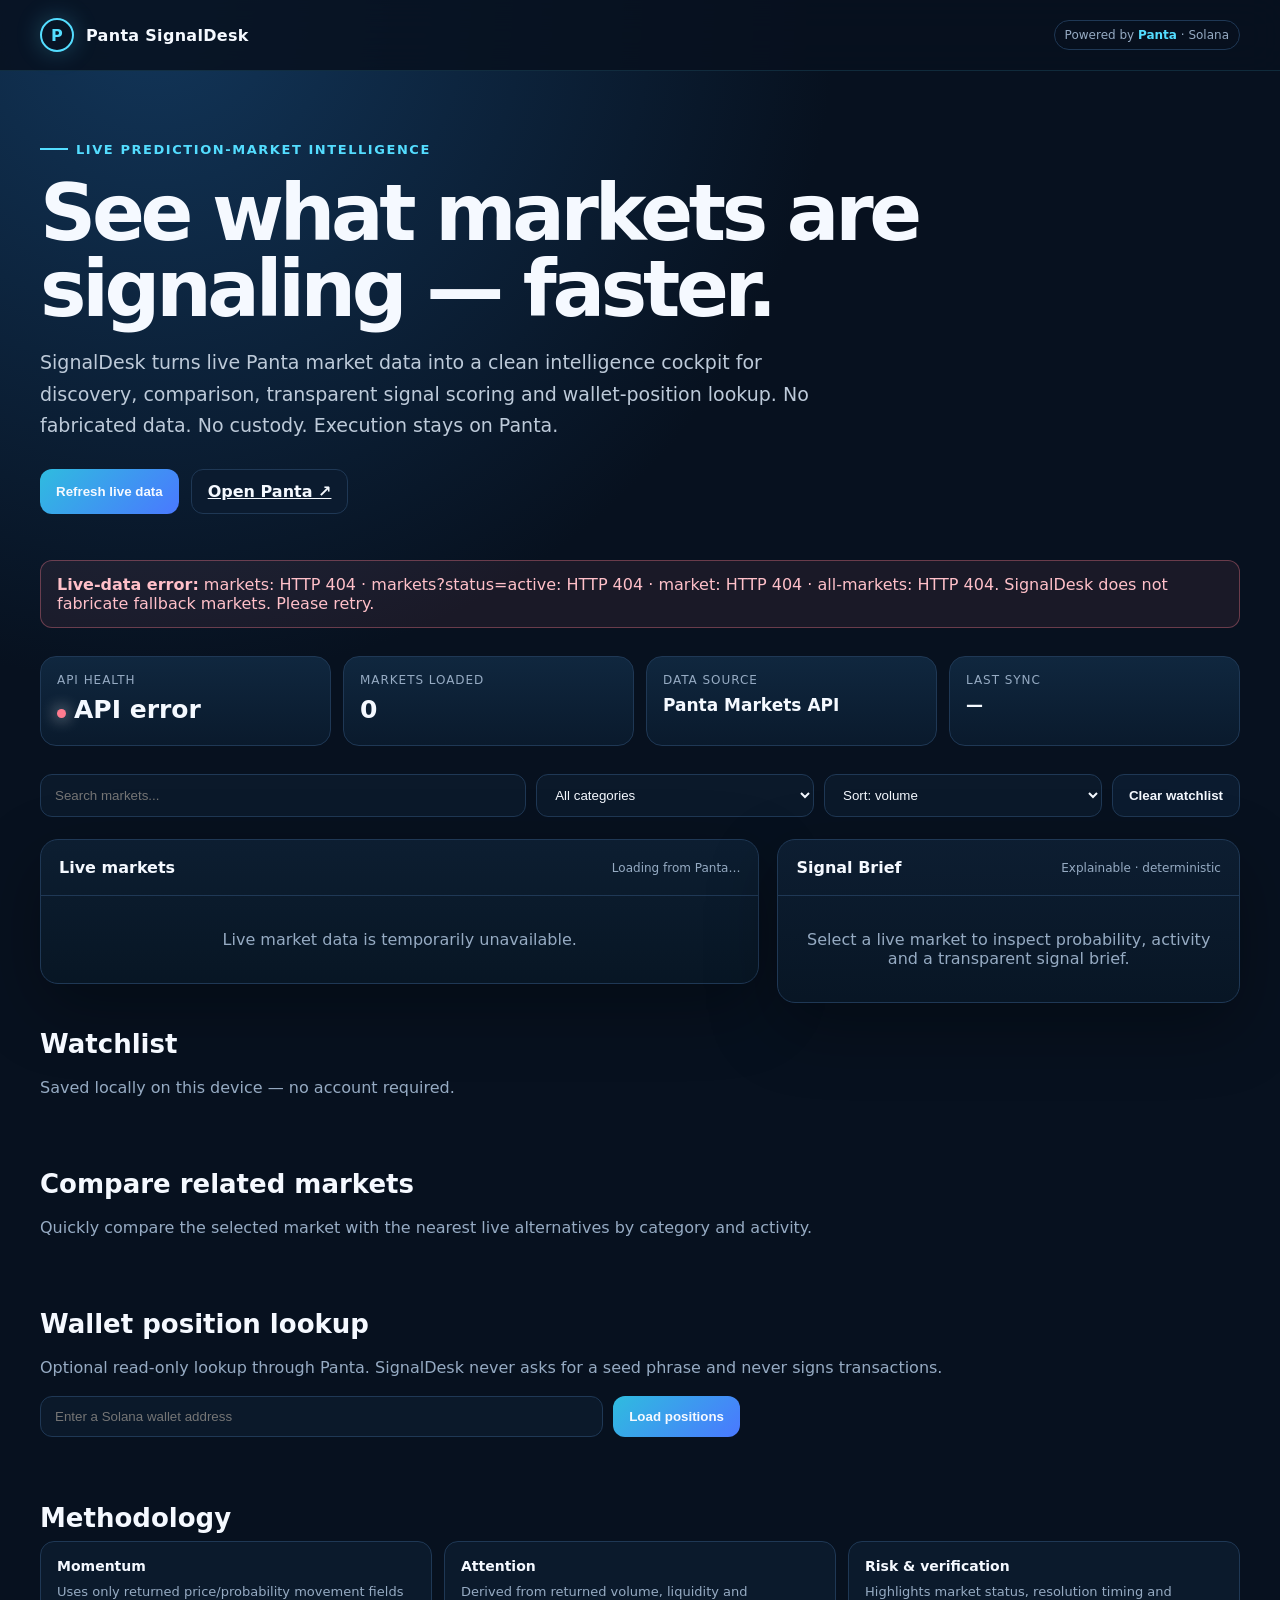
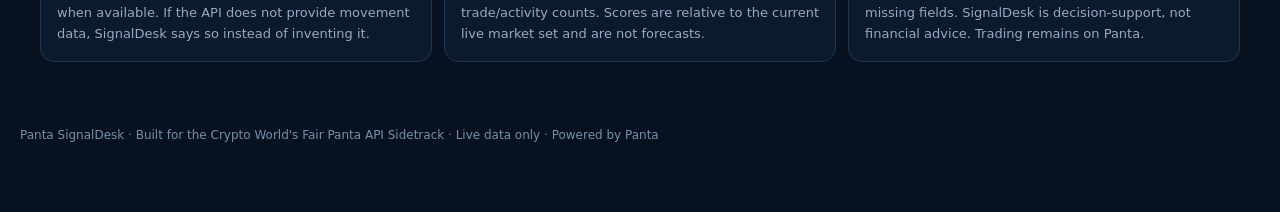
==== panta-signaldesk/index.html @ 1cffe190 "Add Panta SignalDesk hackathon app" ====
<!doctype html>
<html lang="en">
<head>
<meta charset="utf-8" />
<meta name="viewport" content="width=device-width,initial-scale=1" />
<meta name="theme-color" content="#07111f" />
<title>Panta SignalDesk — Prediction Market Intelligence</title>
<style>
:root{--bg:#07111f;--panel:#0c1a2d;--panel2:#10233a;--text:#f5f9ff;--muted:#96abc3;--line:#1f3855;--cyan:#54ddff;--green:#53e6a8;--amber:#ffc969;--red:#ff7b8f;--shadow:0 24px 70px rgba(0,0,0,.32)}*{box-sizing:border-box}html{scroll-behavior:smooth}body{margin:0;background:radial-gradient(circle at 12% 0%,#12365a 0,#07111f 32%),var(--bg);color:var(--text);font-family:Inter,ui-sans-serif,system-ui,-apple-system,BlinkMacSystemFont,"Segoe UI",sans-serif}a{color:inherit}.wrap{max-width:1240px;margin:auto;padding:0 20px}.top{position:sticky;top:0;z-index:20;background:rgba(7,17,31,.86);backdrop-filter:blur(18px);border-bottom:1px solid rgba(84,221,255,.13)}.nav{height:70px;display:flex;align-items:center;justify-content:space-between;gap:18px}.brand{display:flex;align-items:center;gap:12px;font-weight:800;letter-spacing:.3px}.logo{width:34px;height:34px;border:2px solid var(--cyan);border-radius:50%;display:grid;place-items:center;box-shadow:0 0 25px rgba(84,221,255,.25)}.logo:after{content:"P";color:var(--cyan);font-weight:900}.powered{font-size:12px;color:var(--muted);border:1px solid var(--line);padding:7px 10px;border-radius:999px}.powered b{color:var(--cyan)}.hero{padding:64px 0 30px}.eyebrow{display:inline-flex;align-items:center;gap:8px;color:var(--cyan);font-size:13px;font-weight:800;letter-spacing:.12em;text-transform:uppercase}.eyebrow:before{content:"";width:28px;height:2px;background:var(--cyan)}h1{font-size:clamp(42px,7vw,78px);line-height:.98;margin:18px 0 20px;letter-spacing:-.055em;max-width:900px}.lede{font-size:19px;line-height:1.65;color:#bdcad9;max-width:820px;margin:0}.hero-actions{display:flex;flex-wrap:wrap;gap:12px;margin-top:28px}.btn{border:1px solid var(--line);background:#0b1b2f;color:var(--text);padding:12px 16px;border-radius:12px;font-weight:750;cursor:pointer;transition:.18s}.btn:hover{transform:translateY(-1px);border-color:#3f6c98}.btn.primary{background:linear-gradient(135deg,#2fbcdf,#4a78ff);border:0}.statusbar{display:grid;grid-template-columns:repeat(4,1fr);gap:12px;margin:28px 0}.stat{background:linear-gradient(180deg,rgba(17,42,67,.88),rgba(10,27,46,.9));border:1px solid var(--line);border-radius:16px;padding:16px;min-height:90px}.stat .k{font-size:12px;color:var(--muted);text-transform:uppercase;letter-spacing:.08em}.stat .v{font-size:25px;font-weight:850;margin-top:8px}.dot{display:inline-block;width:9px;height:9px;border-radius:50%;margin-right:8px;background:var(--amber);box-shadow:0 0 16px currentColor}.dot.ok{background:var(--green)}.dot.bad{background:var(--red)}.toolbar{display:grid;grid-template-columns:1.4fr .8fr .8fr auto;gap:10px;margin:22px 0}.field,.select{width:100%;background:#0b192a;border:1px solid var(--line);color:var(--text);padding:12px 14px;border-radius:12px;outline:none}.field:focus,.select:focus{border-color:#3f8ec5}.grid{display:grid;grid-template-columns:1.4fr .9fr;gap:18px;align-items:start}.panel{background:linear-gradient(180deg,rgba(13,30,50,.96),rgba(8,22,37,.96));border:1px solid var(--line);border-radius:18px;box-shadow:var(--shadow);overflow:hidden}.panel-head{display:flex;align-items:center;justify-content:space-between;padding:18px;border-bottom:1px solid var(--line)}.panel-head h2{font-size:16px;margin:0}.panel-head span{font-size:12px;color:var(--muted)}.markets{display:grid;grid-template-columns:repeat(2,minmax(0,1fr));gap:12px;padding:14px}.card{border:1px solid var(--line);border-radius:15px;padding:15px;background:#0b1a2c;cursor:pointer;transition:.18s;min-height:190px;display:flex;flex-direction:column}.card:hover{transform:translateY(-2px);border-color:#35638e;background:#0e2035}.card.active{border-color:var(--cyan);box-shadow:0 0 0 1px rgba(84,221,255,.18)}.tag{font-size:11px;display:inline-block;border:1px solid #294969;color:#a8c8e6;padding:5px 8px;border-radius:999px;margin-bottom:10px;max-width:max-content}.title{font-weight:800;line-height:1.34;font-size:15px}.numbers{display:grid;grid-template-columns:1fr 1fr;gap:8px;margin-top:auto;padding-top:16px}.metric{background:#0a1625;border-radius:10px;padding:9px}.metric small{display:block;color:var(--muted);font-size:10px;text-transform:uppercase;letter-spacing:.06em}.metric b{display:block;margin-top:4px;font-size:14px}.yes{color:var(--green)}.no{color:var(--red)}.detail{padding:18px}.detail h3{font-size:22px;line-height:1.25;margin:6px 0 12px}.meta{font-size:13px;color:var(--muted);line-height:1.6}.signal{margin-top:16px;padding:16px;border:1px solid #275171;background:linear-gradient(135deg,rgba(37,110,147,.2),rgba(33,57,104,.14));border-radius:14px}.signal h4{margin:0 0 10px;font-size:14px}.signal p{margin:0;color:#c6d5e4;line-height:1.55;font-size:13px}.score{display:flex;gap:9px;flex-wrap:wrap;margin-top:12px}.pill{font-size:11px;background:#10253d;border:1px solid #284b6d;border-radius:999px;padding:6px 9px;color:#c8def3}.empty{padding:34px 20px;text-align:center;color:var(--muted)}.error{margin:16px 0;padding:14px 16px;border-radius:12px;border:1px solid rgba(255,123,143,.35);background:rgba(255,123,143,.08);color:#ffc0c9}.section{padding:26px 0}.section h2{font-size:26px;margin:0 0 8px}.section p{color:var(--muted);line-height:1.6}.compare{display:grid;grid-template-columns:repeat(3,1fr);gap:12px}.compare .mini{background:#0b1a2c;border:1px solid var(--line);border-radius:14px;padding:14px}.watchlist{display:flex;gap:8px;flex-wrap:wrap;margin-top:10px}.watch{background:#0b1a2c;border:1px solid var(--line);padding:8px 10px;border-radius:10px;font-size:12px;cursor:pointer}.wallet{display:grid;grid-template-columns:1fr auto;gap:10px;max-width:700px}.positions{margin-top:14px}.position{border:1px solid var(--line);background:#0b1a2c;border-radius:12px;padding:12px;margin-bottom:8px;font-size:13px}.method{display:grid;grid-template-columns:repeat(3,1fr);gap:12px}.method article{border:1px solid var(--line);background:#0b1a2c;border-radius:14px;padding:16px}.method h3{font-size:14px;margin:0 0 8px}.method p{font-size:13px;margin:0}.footer{padding:40px 0 70px;color:#7690aa;font-size:12px}.loader{padding:40px;text-align:center;color:var(--muted)}@media(max-width:900px){.statusbar{grid-template-columns:repeat(2,1fr)}.grid{grid-template-columns:1fr}.toolbar{grid-template-columns:1fr 1fr}.markets{grid-template-columns:1fr}.method,.compare{grid-template-columns:1fr}.hero{padding-top:42px}}@media(max-width:560px){.toolbar{grid-template-columns:1fr}.statusbar{grid-template-columns:1fr 1fr}.nav{height:64px}.powered{display:none}.wallet{grid-template-columns:1fr}.hero{padding-top:34px}h1{font-size:46px}}
</style>
</head>
<body>
<header class="top"><div class="wrap nav"><div class="brand"><div class="logo"></div><span>Panta SignalDesk</span></div><div class="powered">Powered by <b>Panta</b> · Solana</div></div></header>
<main class="wrap">
<section class="hero"><div class="eyebrow">Live prediction-market intelligence</div><h1>See what markets are signaling — faster.</h1><p class="lede">SignalDesk turns live Panta market data into a clean intelligence cockpit for discovery, comparison, transparent signal scoring and wallet-position lookup. No fabricated data. No custody. Execution stays on Panta.</p><div class="hero-actions"><button class="btn primary" onclick="loadAll()">Refresh live data</button><a class="btn" href="https://panta.market" target="_blank" rel="noreferrer">Open Panta ↗</a></div></section>
<div id="error"></div>
<section class="statusbar"><div class="stat"><div class="k">API health</div><div class="v" id="health"><span class="dot"></span>Checking</div></div><div class="stat"><div class="k">Markets loaded</div><div class="v" id="marketCount">—</div></div><div class="stat"><div class="k">Data source</div><div class="v" style="font-size:17px">Panta Markets API</div></div><div class="stat"><div class="k">Last sync</div><div class="v" id="lastSync" style="font-size:17px">—</div></div></section>
<section><div class="toolbar"><input id="search" class="field" placeholder="Search markets..." oninput="renderMarkets()"/><select id="category" class="select" onchange="renderMarkets()"><option value="">All categories</option></select><select id="sort" class="select" onchange="renderMarkets()"><option value="volume">Sort: volume</option><option value="probability">Sort: probability</option><option value="activity">Sort: activity</option><option value="title">Sort: title</option></select><button class="btn" onclick="clearWatchlist()">Clear watchlist</button></div></section>
<section class="grid"><div class="panel"><div class="panel-head"><h2>Live markets</h2><span id="marketMeta">Loading from Panta…</span></div><div id="markets" class="loader">Connecting to Panta API…</div></div><aside class="panel"><div class="panel-head"><h2>Signal Brief</h2><span>Explainable · deterministic</span></div><div id="detail" class="empty">Select a live market to inspect probability, activity and a transparent signal brief.</div></aside></section>
<section class="section"><h2>Watchlist</h2><p>Saved locally on this device — no account required.</p><div id="watchlist" class="watchlist"></div></section>
<section class="section"><h2>Compare related markets</h2><p>Quickly compare the selected market with the nearest live alternatives by category and activity.</p><div id="compare" class="compare"></div></section>
<section class="section"><h2>Wallet position lookup</h2><p>Optional read-only lookup through Panta. SignalDesk never asks for a seed phrase and never signs transactions.</p><div class="wallet"><input id="wallet" class="field" placeholder="Enter a Solana wallet address"/><button class="btn primary" onclick="loadPositions()">Load positions</button></div><div id="positions" class="positions"></div></section>
<section class="section"><h2>Methodology</h2><div class="method"><article><h3>Momentum</h3><p>Uses only returned price/probability movement fields when available. If the API does not provide movement data, SignalDesk says so instead of inventing it.</p></article><article><h3>Attention</h3><p>Derived from returned volume, liquidity and trade/activity counts. Scores are relative to the current live market set and are not forecasts.</p></article><article><h3>Risk & verification</h3><p>Highlights market status, resolution timing and missing fields. SignalDesk is decision-support, not financial advice. Trading remains on Panta.</p></article></div></section>
</main><footer class="wrap footer">Panta SignalDesk · Built for the Crypto World's Fair Panta API Sidetrack · Live data only · Powered by Panta</footer>
<script>
const state={markets:[],selected:null,categories:[],watch:new Set(JSON.parse(localStorage.getItem('panta-watch')||'[]')),raw:null};
const $=id=>document.getElementById(id); const n=v=>{const x=Number(v);return Number.isFinite(x)?x:null};
const pick=(o,keys)=>{for(const k of keys){if(o&&o[k]!==undefined&&o[k]!==null)return o[k]}return null};
const arrFrom=d=>{if(Array.isArray(d))return d;for(const k of ['data','markets','results','items','rows']){if(Array.isArray(d?.[k]))return d[k];if(Array.isArray(d?.data?.[k]))return d.data[k]}return []};
function probability(m){let v=pick(m,['yesProbability','yes_probability','probability','yesPrice','yes_price','priceYes','price_yes','currentYesPrice','current_yes_price','yes']); if(v&&typeof v==='object')v=pick(v,['price','probability','value']); v=n(v); if(v===null)return null; if(v>1&&v<=100)v/=100; return Math.max(0,Math.min(1,v));}
function volume(m){return n(pick(m,['volume','totalVolume','total_volume','tradingVolume','trading_volume','volumeUsd','volume_usd','liquidity']))||0}
function activity(m){return n(pick(m,['tradeCount','trade_count','tradesCount','trades_count','numTrades','num_trades','transactions','activity']))||0}
function title(m){return String(pick(m,['question','title','name','marketQuestion','market_question','description'])||'Untitled market')}
function category(m){const c=pick(m,['category','categoryName','category_name','vertical','topic']); return typeof c==='object'?String(pick(c,['name','title'])||'Other'):String(c||'Other')}
function marketId(m){return String(pick(m,['id','marketId','market_id','address','publicKey','public_key','slug'])||title(m))}
function status(m){return String(pick(m,['status','marketStatus','market_status','state','phase'])||'Live')}
function fmtNum(v){if(v===null||v===undefined)return '—'; if(Math.abs(v)>=1e6)return (v/1e6).toFixed(1)+'M'; if(Math.abs(v)>=1e3)return (v/1e3).toFixed(1)+'K'; return Number(v).toLocaleString(undefined,{maximumFractionDigits:2})}
function fmtPct(v){return v===null?'—':(v*100).toFixed(1)+'%'}
function pantaUrl(m){const id=pick(m,['address','publicKey','public_key','id','marketId','market_id']); const slug=pick(m,['slug']); if(id&&slug)return `https://panta.market/market/${id}/${slug}`; if(id)return `https://panta.market/market/${id}`; return 'https://panta.market'}
async function api(path){const r=await fetch('/api/panta/'+path,{headers:{accept:'application/json'}}); if(!r.ok)throw new Error(`${path}: HTTP ${r.status}`); return r.json()}
async function first(paths){let errs=[]; for(const p of paths){try{return await api(p)}catch(e){errs.push(e.message)}} throw new Error(errs.join(' · '))}
async function loadAll(){ $('error').innerHTML=''; $('health').innerHTML='<span class="dot"></span>Checking'; $('markets').className='loader'; $('markets').textContent='Connecting to Panta API…'; try{const data=await first(['markets','markets?status=active','market','all-markets']); const markets=arrFrom(data); if(!markets.length)throw new Error('Panta API returned no market rows in the expected collection shape.'); state.raw=data; state.markets=markets; state.categories=[...new Set(markets.map(category).filter(Boolean))].sort(); $('category').innerHTML='<option value="">All categories</option>'+state.categories.map(c=>`<option>${escapeHtml(c)}</option>`).join(''); $('health').innerHTML='<span class="dot ok"></span>Live'; $('marketCount').textContent=markets.length; $('lastSync').textContent=new Date().toLocaleTimeString([], {hour:'2-digit',minute:'2-digit'}); $('marketMeta').textContent=`${markets.length} live rows · source timestamp ${new Date().toLocaleTimeString()}`; if(!state.selected&&markets.length)state.selected=markets[0]; renderMarkets(); renderDetail(); renderWatchlist(); renderCompare();}catch(e){$('health').innerHTML='<span class="dot bad"></span>API error'; $('marketCount').textContent='0'; $('markets').className='empty'; $('markets').textContent='Live market data is temporarily unavailable.'; $('error').innerHTML=`<div class="error"><b>Live-data error:</b> ${escapeHtml(e.message)}. SignalDesk does not fabricate fallback markets. Please retry.</div>`;}}
function filtered(){const q=$('search').value.toLowerCase().trim(), c=$('category').value, s=$('sort').value; let a=state.markets.filter(m=>(!q||title(m).toLowerCase().includes(q))&&(!c||category(m)===c)); a.sort((x,y)=>{if(s==='volume')return volume(y)-volume(x); if(s==='activity')return activity(y)-activity(x); if(s==='probability')return (probability(y)||0)-(probability(x)||0); return title(x).localeCompare(title(y))}); return a}
function escapeHtml(v){return String(v).replace(/[&<>'"]/g,c=>({'&':'&amp;','<':'&lt;','>':'&gt;',"'":'&#39;','"':'&quot;'}[c]))}
function renderMarkets(){const a=filtered(); $('markets').className='markets'; $('markets').innerHTML=a.length?a.map(m=>{const p=probability(m), id=marketId(m);return `<article class="card ${state.selected&&marketId(state.selected)===id?'active':''}" onclick="selectMarket('${encodeURIComponent(id)}')"><span class="tag">${escapeHtml(category(m))} · ${escapeHtml(status(m))}</span><div class="title">${escapeHtml(title(m))}</div><div class="numbers"><div class="metric"><small>YES</small><b class="yes">${fmtPct(p)}</b></div><div class="metric"><small>Volume</small><b>${fmtNum(volume(m))}</b></div></div></article>`}).join(''):'<div class="empty">No markets match your filters.</div>'}
function selectMarket(enc){const id=decodeURIComponent(enc); state.selected=state.markets.find(m=>marketId(m)===id)||state.selected; renderMarkets();renderDetail();renderCompare()}
function signal(m){const p=probability(m),v=volume(m),a=activity(m); const vols=state.markets.map(volume).filter(x=>x>0).sort((x,y)=>x-y), acts=state.markets.map(activity).filter(x=>x>0).sort((x,y)=>x-y); const rank=(x,list)=>!list.length||!x?null:list.filter(v=>v<=x).length/list.length; const vr=rank(v,vols), ar=rank(a,acts); let attention=null;if(vr!==null||ar!==null)attention=Math.round(100*((vr||0)*.65+(ar||0)*.35)); let bias=p===null?'Probability unavailable':p>=.67?'YES-leaning':p<=.33?'NO-leaning':'Balanced / contested'; const risk=(p!==null&&(p>.9||p<.1))?'Concentrated probability — verify resolution criteria and liquidity.':'Check resolution criteria, timing and liquidity before acting.'; return {p,attention,bias,risk}}
function renderDetail(){const m=state.selected;if(!m){$('detail').className='empty';$('detail').textContent='Select a market.';return} const s=signal(m),id=marketId(m),watched=state.watch.has(id); $('detail').className='detail'; $('detail').innerHTML=`<span class="tag">${escapeHtml(category(m))} · ${escapeHtml(status(m))}</span><h3>${escapeHtml(title(m))}</h3><div class="meta">YES probability: <b>${fmtPct(s.p)}</b><br>Volume/liquidity field: <b>${fmtNum(volume(m))}</b><br>Trade/activity count: <b>${fmtNum(activity(m))}</b></div><div class="signal"><h4>Explainable Signal Brief</h4><p><b>${escapeHtml(s.bias)}.</b> ${s.attention===null?'Attention score is unavailable because the API response does not expose enough volume/activity fields.':`Relative attention score is ${s.attention}/100 based only on returned volume and activity fields.`} ${escapeHtml(s.risk)}</p><div class="score"><span class="pill">Probability ${fmtPct(s.p)}</span><span class="pill">Attention ${s.attention===null?'N/A':s.attention+'/100'}</span><span class="pill">Status ${escapeHtml(status(m))}</span></div></div><div class="hero-actions"><button class="btn" onclick="toggleWatch()">${watched?'Remove from':'Add to'} watchlist</button><a class="btn primary" href="${pantaUrl(m)}" target="_blank" rel="noreferrer">Open market on Panta ↗</a></div>`}
function toggleWatch(){if(!state.selected)return;const id=marketId(state.selected);state.watch.has(id)?state.watch.delete(id):state.watch.add(id);localStorage.setItem('panta-watch',JSON.stringify([...state.watch]));renderDetail();renderWatchlist()}
function clearWatchlist(){state.watch.clear();localStorage.setItem('panta-watch','[]');renderWatchlist();renderDetail()}
function renderWatchlist(){$('watchlist').innerHTML=state.watch.size?[...state.watch].map(id=>{const m=state.markets.find(x=>marketId(x)===id);return `<button class="watch" onclick="selectMarket('${encodeURIComponent(id)}')">${escapeHtml(m?title(m):id)}</button>`}).join(''):'<span class="meta">No saved markets yet.</span>'}
function renderCompare(){const m=state.selected;if(!m){$('compare').innerHTML='';return}const peers=state.markets.filter(x=>marketId(x)!==marketId(m)&&category(x)===category(m)).sort((a,b)=>volume(b)-volume(a)).slice(0,3);$('compare').innerHTML=peers.length?peers.map(x=>`<div class="mini"><span class="tag">${escapeHtml(category(x))}</span><div class="title">${escapeHtml(title(x))}</div><div class="numbers"><div class="metric"><small>YES</small><b class="yes">${fmtPct(probability(x))}</b></div><div class="metric"><small>Volume</small><b>${fmtNum(volume(x))}</b></div></div></div>`).join(''):'<div class="meta">No related markets are present in the current API response.</div>'}
async function loadPositions(){const w=$('wallet').value.trim(),box=$('positions'); if(!w){box.innerHTML='<div class="error">Enter a Solana wallet address first.</div>';return} box.innerHTML='<div class="meta">Loading read-only positions from Panta…</div>'; try{const d=await first([`positions?wallet=${encodeURIComponent(w)}`,`positions/${encodeURIComponent(w)}`,`wallet/${encodeURIComponent(w)}/positions`]); const a=arrFrom(d); box.innerHTML=a.length?a.map(p=>`<div class="position"><b>${escapeHtml(title(p))}</b><br><span class="meta">Outcome: ${escapeHtml(pick(p,['outcome','side','position'])||'—')} · Size: ${escapeHtml(pick(p,['size','shares','amount','quantity'])||'—')}</span></div>`).join(''):'<div class="meta">No positions returned for this wallet.</div>'}catch(e){box.innerHTML=`<div class="error">Position lookup unavailable: ${escapeHtml(e.message)}</div>`}}
loadAll();
</script>
</body></html>
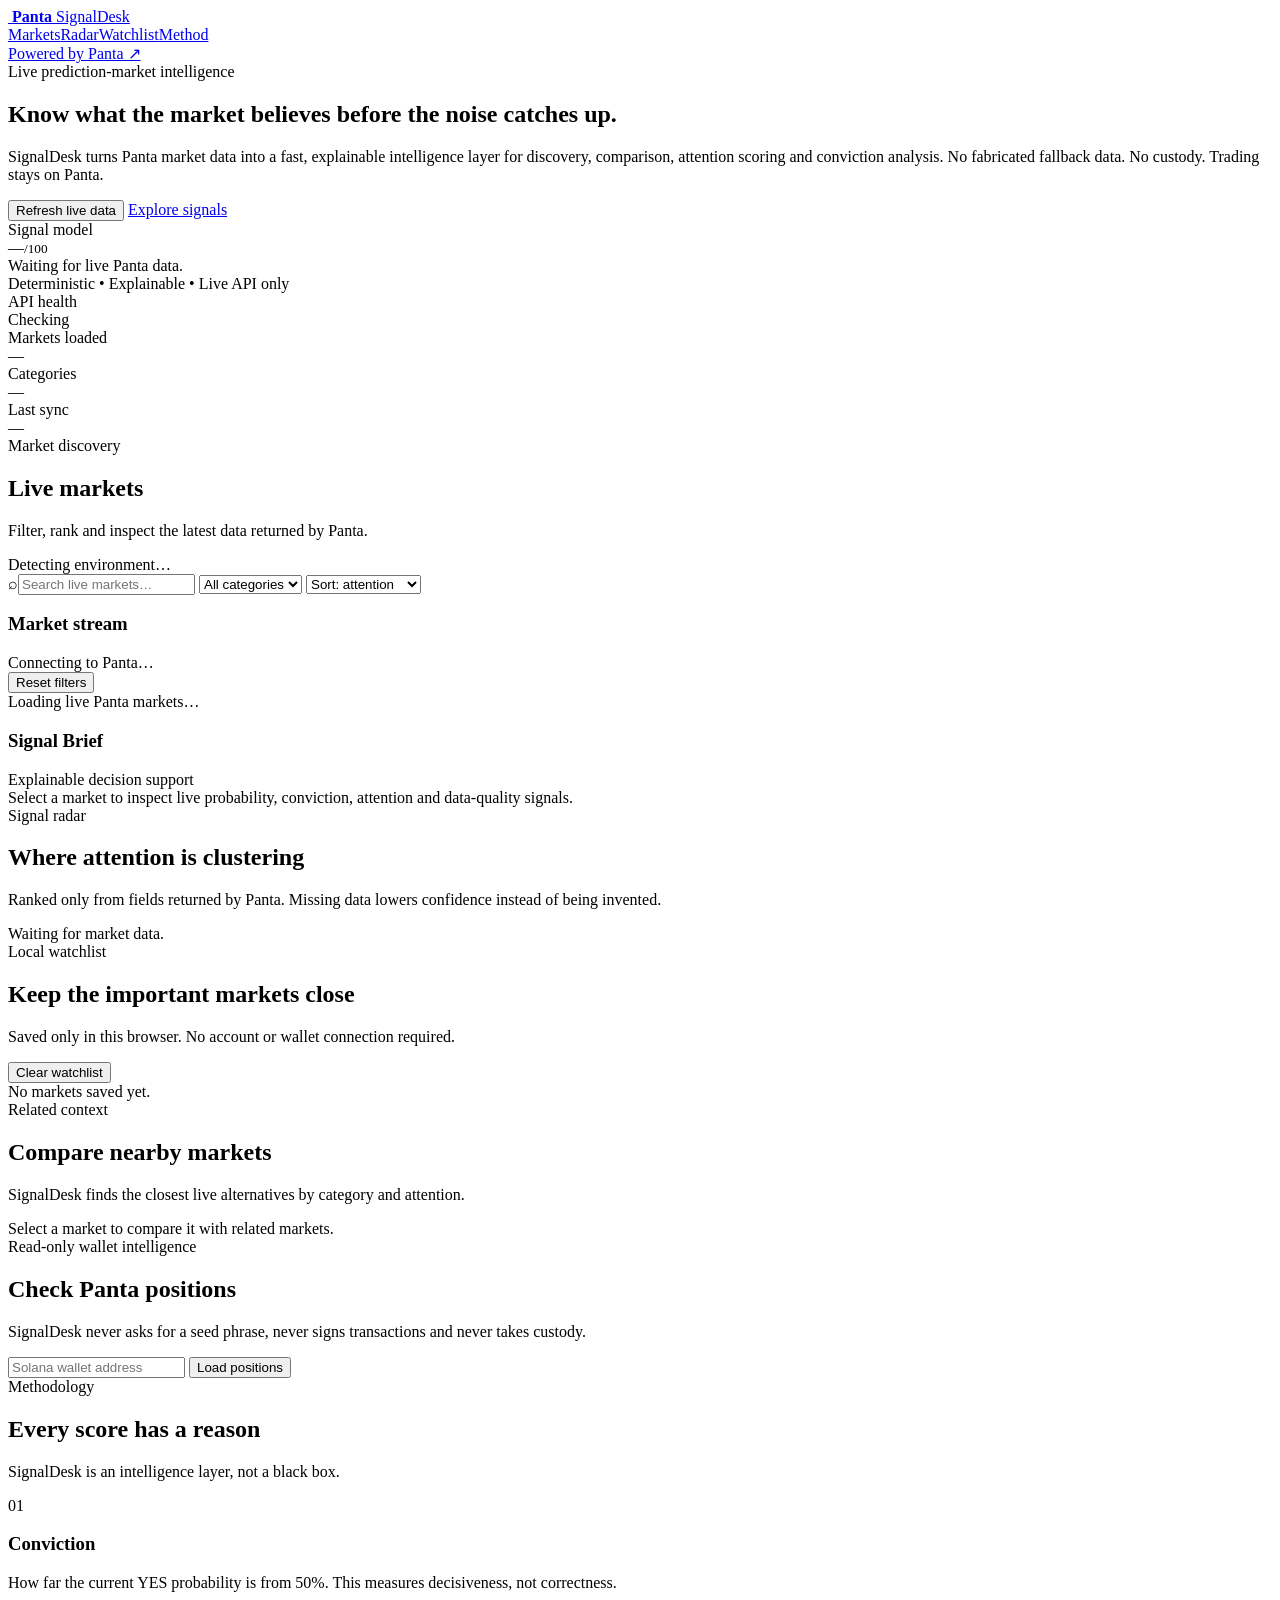
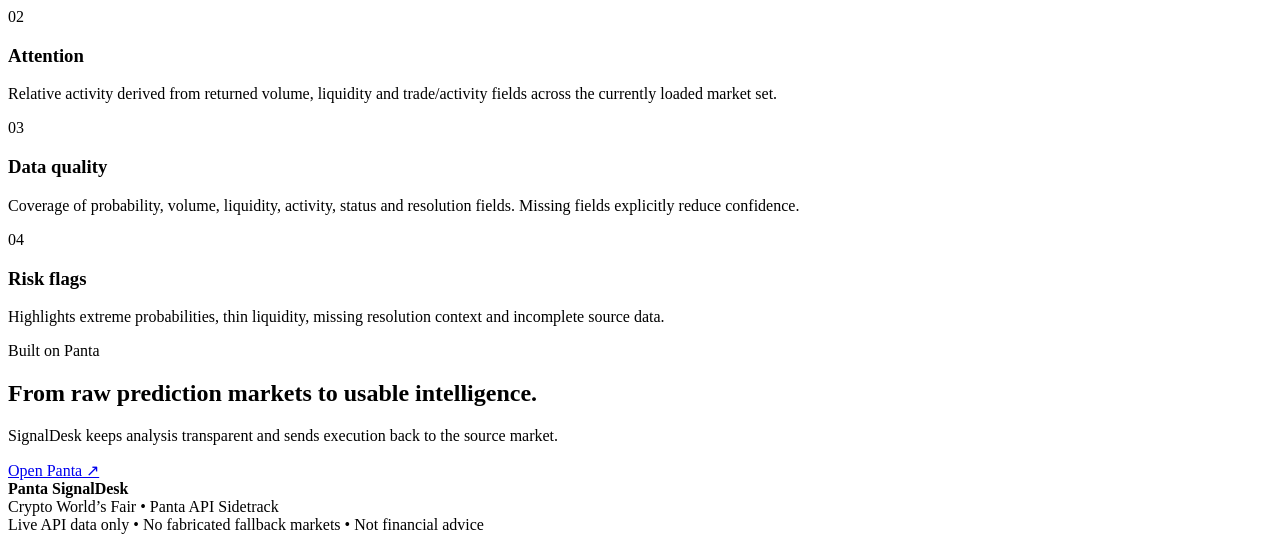
==== commit e6d875f6: "Upgrade Panta SignalDesk hackathon build" ====
--- a/panta-signaldesk/index.html
+++ b/panta-signaldesk/index.html
@@ -1,56 +1,137 @@
 <!doctype html>
 <html lang="en">
 <head>
-<meta charset="utf-8" />
-<meta name="viewport" content="width=device-width,initial-scale=1" />
-<meta name="theme-color" content="#07111f" />
-<title>Panta SignalDesk — Prediction Market Intelligence</title>
-<style>
-:root{--bg:#07111f;--panel:#0c1a2d;--panel2:#10233a;--text:#f5f9ff;--muted:#96abc3;--line:#1f3855;--cyan:#54ddff;--green:#53e6a8;--amber:#ffc969;--red:#ff7b8f;--shadow:0 24px 70px rgba(0,0,0,.32)}*{box-sizing:border-box}html{scroll-behavior:smooth}body{margin:0;background:radial-gradient(circle at 12% 0%,#12365a 0,#07111f 32%),var(--bg);color:var(--text);font-family:Inter,ui-sans-serif,system-ui,-apple-system,BlinkMacSystemFont,"Segoe UI",sans-serif}a{color:inherit}.wrap{max-width:1240px;margin:auto;padding:0 20px}.top{position:sticky;top:0;z-index:20;background:rgba(7,17,31,.86);backdrop-filter:blur(18px);border-bottom:1px solid rgba(84,221,255,.13)}.nav{height:70px;display:flex;align-items:center;justify-content:space-between;gap:18px}.brand{display:flex;align-items:center;gap:12px;font-weight:800;letter-spacing:.3px}.logo{width:34px;height:34px;border:2px solid var(--cyan);border-radius:50%;display:grid;place-items:center;box-shadow:0 0 25px rgba(84,221,255,.25)}.logo:after{content:"P";color:var(--cyan);font-weight:900}.powered{font-size:12px;color:var(--muted);border:1px solid var(--line);padding:7px 10px;border-radius:999px}.powered b{color:var(--cyan)}.hero{padding:64px 0 30px}.eyebrow{display:inline-flex;align-items:center;gap:8px;color:var(--cyan);font-size:13px;font-weight:800;letter-spacing:.12em;text-transform:uppercase}.eyebrow:before{content:"";width:28px;height:2px;background:var(--cyan)}h1{font-size:clamp(42px,7vw,78px);line-height:.98;margin:18px 0 20px;letter-spacing:-.055em;max-width:900px}.lede{font-size:19px;line-height:1.65;color:#bdcad9;max-width:820px;margin:0}.hero-actions{display:flex;flex-wrap:wrap;gap:12px;margin-top:28px}.btn{border:1px solid var(--line);background:#0b1b2f;color:var(--text);padding:12px 16px;border-radius:12px;font-weight:750;cursor:pointer;transition:.18s}.btn:hover{transform:translateY(-1px);border-color:#3f6c98}.btn.primary{background:linear-gradient(135deg,#2fbcdf,#4a78ff);border:0}.statusbar{display:grid;grid-template-columns:repeat(4,1fr);gap:12px;margin:28px 0}.stat{background:linear-gradient(180deg,rgba(17,42,67,.88),rgba(10,27,46,.9));border:1px solid var(--line);border-radius:16px;padding:16px;min-height:90px}.stat .k{font-size:12px;color:var(--muted);text-transform:uppercase;letter-spacing:.08em}.stat .v{font-size:25px;font-weight:850;margin-top:8px}.dot{display:inline-block;width:9px;height:9px;border-radius:50%;margin-right:8px;background:var(--amber);box-shadow:0 0 16px currentColor}.dot.ok{background:var(--green)}.dot.bad{background:var(--red)}.toolbar{display:grid;grid-template-columns:1.4fr .8fr .8fr auto;gap:10px;margin:22px 0}.field,.select{width:100%;background:#0b192a;border:1px solid var(--line);color:var(--text);padding:12px 14px;border-radius:12px;outline:none}.field:focus,.select:focus{border-color:#3f8ec5}.grid{display:grid;grid-template-columns:1.4fr .9fr;gap:18px;align-items:start}.panel{background:linear-gradient(180deg,rgba(13,30,50,.96),rgba(8,22,37,.96));border:1px solid var(--line);border-radius:18px;box-shadow:var(--shadow);overflow:hidden}.panel-head{display:flex;align-items:center;justify-content:space-between;padding:18px;border-bottom:1px solid var(--line)}.panel-head h2{font-size:16px;margin:0}.panel-head span{font-size:12px;color:var(--muted)}.markets{display:grid;grid-template-columns:repeat(2,minmax(0,1fr));gap:12px;padding:14px}.card{border:1px solid var(--line);border-radius:15px;padding:15px;background:#0b1a2c;cursor:pointer;transition:.18s;min-height:190px;display:flex;flex-direction:column}.card:hover{transform:translateY(-2px);border-color:#35638e;background:#0e2035}.card.active{border-color:var(--cyan);box-shadow:0 0 0 1px rgba(84,221,255,.18)}.tag{font-size:11px;display:inline-block;border:1px solid #294969;color:#a8c8e6;padding:5px 8px;border-radius:999px;margin-bottom:10px;max-width:max-content}.title{font-weight:800;line-height:1.34;font-size:15px}.numbers{display:grid;grid-template-columns:1fr 1fr;gap:8px;margin-top:auto;padding-top:16px}.metric{background:#0a1625;border-radius:10px;padding:9px}.metric small{display:block;color:var(--muted);font-size:10px;text-transform:uppercase;letter-spacing:.06em}.metric b{display:block;margin-top:4px;font-size:14px}.yes{color:var(--green)}.no{color:var(--red)}.detail{padding:18px}.detail h3{font-size:22px;line-height:1.25;margin:6px 0 12px}.meta{font-size:13px;color:var(--muted);line-height:1.6}.signal{margin-top:16px;padding:16px;border:1px solid #275171;background:linear-gradient(135deg,rgba(37,110,147,.2),rgba(33,57,104,.14));border-radius:14px}.signal h4{margin:0 0 10px;font-size:14px}.signal p{margin:0;color:#c6d5e4;line-height:1.55;font-size:13px}.score{display:flex;gap:9px;flex-wrap:wrap;margin-top:12px}.pill{font-size:11px;background:#10253d;border:1px solid #284b6d;border-radius:999px;padding:6px 9px;color:#c8def3}.empty{padding:34px 20px;text-align:center;color:var(--muted)}.error{margin:16px 0;padding:14px 16px;border-radius:12px;border:1px solid rgba(255,123,143,.35);background:rgba(255,123,143,.08);color:#ffc0c9}.section{padding:26px 0}.section h2{font-size:26px;margin:0 0 8px}.section p{color:var(--muted);line-height:1.6}.compare{display:grid;grid-template-columns:repeat(3,1fr);gap:12px}.compare .mini{background:#0b1a2c;border:1px solid var(--line);border-radius:14px;padding:14px}.watchlist{display:flex;gap:8px;flex-wrap:wrap;margin-top:10px}.watch{background:#0b1a2c;border:1px solid var(--line);padding:8px 10px;border-radius:10px;font-size:12px;cursor:pointer}.wallet{display:grid;grid-template-columns:1fr auto;gap:10px;max-width:700px}.positions{margin-top:14px}.position{border:1px solid var(--line);background:#0b1a2c;border-radius:12px;padding:12px;margin-bottom:8px;font-size:13px}.method{display:grid;grid-template-columns:repeat(3,1fr);gap:12px}.method article{border:1px solid var(--line);background:#0b1a2c;border-radius:14px;padding:16px}.method h3{font-size:14px;margin:0 0 8px}.method p{font-size:13px;margin:0}.footer{padding:40px 0 70px;color:#7690aa;font-size:12px}.loader{padding:40px;text-align:center;color:var(--muted)}@media(max-width:900px){.statusbar{grid-template-columns:repeat(2,1fr)}.grid{grid-template-columns:1fr}.toolbar{grid-template-columns:1fr 1fr}.markets{grid-template-columns:1fr}.method,.compare{grid-template-columns:1fr}.hero{padding-top:42px}}@media(max-width:560px){.toolbar{grid-template-columns:1fr}.statusbar{grid-template-columns:1fr 1fr}.nav{height:64px}.powered{display:none}.wallet{grid-template-columns:1fr}.hero{padding-top:34px}h1{font-size:46px}}
-</style>
+  <meta charset="utf-8" />
+  <meta name="viewport" content="width=device-width,initial-scale=1,viewport-fit=cover" />
+  <meta name="theme-color" content="#07111f" />
+  <meta name="description" content="Panta SignalDesk turns live Panta prediction-market data into an explainable intelligence cockpit." />
+  <title>Panta SignalDesk — Prediction Market Intelligence</title>
+  <link rel="icon" href="/logo.svg" type="image/svg+xml" />
+  <link rel="stylesheet" href="/styles.css" />
 </head>
 <body>
-<header class="top"><div class="wrap nav"><div class="brand"><div class="logo"></div><span>Panta SignalDesk</span></div><div class="powered">Powered by <b>Panta</b> · Solana</div></div></header>
-<main class="wrap">
-<section class="hero"><div class="eyebrow">Live prediction-market intelligence</div><h1>See what markets are signaling — faster.</h1><p class="lede">SignalDesk turns live Panta market data into a clean intelligence cockpit for discovery, comparison, transparent signal scoring and wallet-position lookup. No fabricated data. No custody. Execution stays on Panta.</p><div class="hero-actions"><button class="btn primary" onclick="loadAll()">Refresh live data</button><a class="btn" href="https://panta.market" target="_blank" rel="noreferrer">Open Panta ↗</a></div></section>
-<div id="error"></div>
-<section class="statusbar"><div class="stat"><div class="k">API health</div><div class="v" id="health"><span class="dot"></span>Checking</div></div><div class="stat"><div class="k">Markets loaded</div><div class="v" id="marketCount">—</div></div><div class="stat"><div class="k">Data source</div><div class="v" style="font-size:17px">Panta Markets API</div></div><div class="stat"><div class="k">Last sync</div><div class="v" id="lastSync" style="font-size:17px">—</div></div></section>
-<section><div class="toolbar"><input id="search" class="field" placeholder="Search markets..." oninput="renderMarkets()"/><select id="category" class="select" onchange="renderMarkets()"><option value="">All categories</option></select><select id="sort" class="select" onchange="renderMarkets()"><option value="volume">Sort: volume</option><option value="probability">Sort: probability</option><option value="activity">Sort: activity</option><option value="title">Sort: title</option></select><button class="btn" onclick="clearWatchlist()">Clear watchlist</button></div></section>
-<section class="grid"><div class="panel"><div class="panel-head"><h2>Live markets</h2><span id="marketMeta">Loading from Panta…</span></div><div id="markets" class="loader">Connecting to Panta API…</div></div><aside class="panel"><div class="panel-head"><h2>Signal Brief</h2><span>Explainable · deterministic</span></div><div id="detail" class="empty">Select a live market to inspect probability, activity and a transparent signal brief.</div></aside></section>
-<section class="section"><h2>Watchlist</h2><p>Saved locally on this device — no account required.</p><div id="watchlist" class="watchlist"></div></section>
-<section class="section"><h2>Compare related markets</h2><p>Quickly compare the selected market with the nearest live alternatives by category and activity.</p><div id="compare" class="compare"></div></section>
-<section class="section"><h2>Wallet position lookup</h2><p>Optional read-only lookup through Panta. SignalDesk never asks for a seed phrase and never signs transactions.</p><div class="wallet"><input id="wallet" class="field" placeholder="Enter a Solana wallet address"/><button class="btn primary" onclick="loadPositions()">Load positions</button></div><div id="positions" class="positions"></div></section>
-<section class="section"><h2>Methodology</h2><div class="method"><article><h3>Momentum</h3><p>Uses only returned price/probability movement fields when available. If the API does not provide movement data, SignalDesk says so instead of inventing it.</p></article><article><h3>Attention</h3><p>Derived from returned volume, liquidity and trade/activity counts. Scores are relative to the current live market set and are not forecasts.</p></article><article><h3>Risk & verification</h3><p>Highlights market status, resolution timing and missing fields. SignalDesk is decision-support, not financial advice. Trading remains on Panta.</p></article></div></section>
-</main><footer class="wrap footer">Panta SignalDesk · Built for the Crypto World's Fair Panta API Sidetrack · Live data only · Powered by Panta</footer>
-<script>
-const state={markets:[],selected:null,categories:[],watch:new Set(JSON.parse(localStorage.getItem('panta-watch')||'[]')),raw:null};
-const $=id=>document.getElementById(id); const n=v=>{const x=Number(v);return Number.isFinite(x)?x:null};
-const pick=(o,keys)=>{for(const k of keys){if(o&&o[k]!==undefined&&o[k]!==null)return o[k]}return null};
-const arrFrom=d=>{if(Array.isArray(d))return d;for(const k of ['data','markets','results','items','rows']){if(Array.isArray(d?.[k]))return d[k];if(Array.isArray(d?.data?.[k]))return d.data[k]}return []};
-function probability(m){let v=pick(m,['yesProbability','yes_probability','probability','yesPrice','yes_price','priceYes','price_yes','currentYesPrice','current_yes_price','yes']); if(v&&typeof v==='object')v=pick(v,['price','probability','value']); v=n(v); if(v===null)return null; if(v>1&&v<=100)v/=100; return Math.max(0,Math.min(1,v));}
-function volume(m){return n(pick(m,['volume','totalVolume','total_volume','tradingVolume','trading_volume','volumeUsd','volume_usd','liquidity']))||0}
-function activity(m){return n(pick(m,['tradeCount','trade_count','tradesCount','trades_count','numTrades','num_trades','transactions','activity']))||0}
-function title(m){return String(pick(m,['question','title','name','marketQuestion','market_question','description'])||'Untitled market')}
-function category(m){const c=pick(m,['category','categoryName','category_name','vertical','topic']); return typeof c==='object'?String(pick(c,['name','title'])||'Other'):String(c||'Other')}
-function marketId(m){return String(pick(m,['id','marketId','market_id','address','publicKey','public_key','slug'])||title(m))}
-function status(m){return String(pick(m,['status','marketStatus','market_status','state','phase'])||'Live')}
-function fmtNum(v){if(v===null||v===undefined)return '—'; if(Math.abs(v)>=1e6)return (v/1e6).toFixed(1)+'M'; if(Math.abs(v)>=1e3)return (v/1e3).toFixed(1)+'K'; return Number(v).toLocaleString(undefined,{maximumFractionDigits:2})}
-function fmtPct(v){return v===null?'—':(v*100).toFixed(1)+'%'}
-function pantaUrl(m){const id=pick(m,['address','publicKey','public_key','id','marketId','market_id']); const slug=pick(m,['slug']); if(id&&slug)return `https://panta.market/market/${id}/${slug}`; if(id)return `https://panta.market/market/${id}`; return 'https://panta.market'}
-async function api(path){const r=await fetch('/api/panta/'+path,{headers:{accept:'application/json'}}); if(!r.ok)throw new Error(`${path}: HTTP ${r.status}`); return r.json()}
-async function first(paths){let errs=[]; for(const p of paths){try{return await api(p)}catch(e){errs.push(e.message)}} throw new Error(errs.join(' · '))}
-async function loadAll(){ $('error').innerHTML=''; $('health').innerHTML='<span class="dot"></span>Checking'; $('markets').className='loader'; $('markets').textContent='Connecting to Panta API…'; try{const data=await first(['markets','markets?status=active','market','all-markets']); const markets=arrFrom(data); if(!markets.length)throw new Error('Panta API returned no market rows in the expected collection shape.'); state.raw=data; state.markets=markets; state.categories=[...new Set(markets.map(category).filter(Boolean))].sort(); $('category').innerHTML='<option value="">All categories</option>'+state.categories.map(c=>`<option>${escapeHtml(c)}</option>`).join(''); $('health').innerHTML='<span class="dot ok"></span>Live'; $('marketCount').textContent=markets.length; $('lastSync').textContent=new Date().toLocaleTimeString([], {hour:'2-digit',minute:'2-digit'}); $('marketMeta').textContent=`${markets.length} live rows · source timestamp ${new Date().toLocaleTimeString()}`; if(!state.selected&&markets.length)state.selected=markets[0]; renderMarkets(); renderDetail(); renderWatchlist(); renderCompare();}catch(e){$('health').innerHTML='<span class="dot bad"></span>API error'; $('marketCount').textContent='0'; $('markets').className='empty'; $('markets').textContent='Live market data is temporarily unavailable.'; $('error').innerHTML=`<div class="error"><b>Live-data error:</b> ${escapeHtml(e.message)}. SignalDesk does not fabricate fallback markets. Please retry.</div>`;}}
-function filtered(){const q=$('search').value.toLowerCase().trim(), c=$('category').value, s=$('sort').value; let a=state.markets.filter(m=>(!q||title(m).toLowerCase().includes(q))&&(!c||category(m)===c)); a.sort((x,y)=>{if(s==='volume')return volume(y)-volume(x); if(s==='activity')return activity(y)-activity(x); if(s==='probability')return (probability(y)||0)-(probability(x)||0); return title(x).localeCompare(title(y))}); return a}
-function escapeHtml(v){return String(v).replace(/[&<>'"]/g,c=>({'&':'&amp;','<':'&lt;','>':'&gt;',"'":'&#39;','"':'&quot;'}[c]))}
-function renderMarkets(){const a=filtered(); $('markets').className='markets'; $('markets').innerHTML=a.length?a.map(m=>{const p=probability(m), id=marketId(m);return `<article class="card ${state.selected&&marketId(state.selected)===id?'active':''}" onclick="selectMarket('${encodeURIComponent(id)}')"><span class="tag">${escapeHtml(category(m))} · ${escapeHtml(status(m))}</span><div class="title">${escapeHtml(title(m))}</div><div class="numbers"><div class="metric"><small>YES</small><b class="yes">${fmtPct(p)}</b></div><div class="metric"><small>Volume</small><b>${fmtNum(volume(m))}</b></div></div></article>`}).join(''):'<div class="empty">No markets match your filters.</div>'}
-function selectMarket(enc){const id=decodeURIComponent(enc); state.selected=state.markets.find(m=>marketId(m)===id)||state.selected; renderMarkets();renderDetail();renderCompare()}
-function signal(m){const p=probability(m),v=volume(m),a=activity(m); const vols=state.markets.map(volume).filter(x=>x>0).sort((x,y)=>x-y), acts=state.markets.map(activity).filter(x=>x>0).sort((x,y)=>x-y); const rank=(x,list)=>!list.length||!x?null:list.filter(v=>v<=x).length/list.length; const vr=rank(v,vols), ar=rank(a,acts); let attention=null;if(vr!==null||ar!==null)attention=Math.round(100*((vr||0)*.65+(ar||0)*.35)); let bias=p===null?'Probability unavailable':p>=.67?'YES-leaning':p<=.33?'NO-leaning':'Balanced / contested'; const risk=(p!==null&&(p>.9||p<.1))?'Concentrated probability — verify resolution criteria and liquidity.':'Check resolution criteria, timing and liquidity before acting.'; return {p,attention,bias,risk}}
-function renderDetail(){const m=state.selected;if(!m){$('detail').className='empty';$('detail').textContent='Select a market.';return} const s=signal(m),id=marketId(m),watched=state.watch.has(id); $('detail').className='detail'; $('detail').innerHTML=`<span class="tag">${escapeHtml(category(m))} · ${escapeHtml(status(m))}</span><h3>${escapeHtml(title(m))}</h3><div class="meta">YES probability: <b>${fmtPct(s.p)}</b><br>Volume/liquidity field: <b>${fmtNum(volume(m))}</b><br>Trade/activity count: <b>${fmtNum(activity(m))}</b></div><div class="signal"><h4>Explainable Signal Brief</h4><p><b>${escapeHtml(s.bias)}.</b> ${s.attention===null?'Attention score is unavailable because the API response does not expose enough volume/activity fields.':`Relative attention score is ${s.attention}/100 based only on returned volume and activity fields.`} ${escapeHtml(s.risk)}</p><div class="score"><span class="pill">Probability ${fmtPct(s.p)}</span><span class="pill">Attention ${s.attention===null?'N/A':s.attention+'/100'}</span><span class="pill">Status ${escapeHtml(status(m))}</span></div></div><div class="hero-actions"><button class="btn" onclick="toggleWatch()">${watched?'Remove from':'Add to'} watchlist</button><a class="btn primary" href="${pantaUrl(m)}" target="_blank" rel="noreferrer">Open market on Panta ↗</a></div>`}
-function toggleWatch(){if(!state.selected)return;const id=marketId(state.selected);state.watch.has(id)?state.watch.delete(id):state.watch.add(id);localStorage.setItem('panta-watch',JSON.stringify([...state.watch]));renderDetail();renderWatchlist()}
-function clearWatchlist(){state.watch.clear();localStorage.setItem('panta-watch','[]');renderWatchlist();renderDetail()}
-function renderWatchlist(){$('watchlist').innerHTML=state.watch.size?[...state.watch].map(id=>{const m=state.markets.find(x=>marketId(x)===id);return `<button class="watch" onclick="selectMarket('${encodeURIComponent(id)}')">${escapeHtml(m?title(m):id)}</button>`}).join(''):'<span class="meta">No saved markets yet.</span>'}
-function renderCompare(){const m=state.selected;if(!m){$('compare').innerHTML='';return}const peers=state.markets.filter(x=>marketId(x)!==marketId(m)&&category(x)===category(m)).sort((a,b)=>volume(b)-volume(a)).slice(0,3);$('compare').innerHTML=peers.length?peers.map(x=>`<div class="mini"><span class="tag">${escapeHtml(category(x))}</span><div class="title">${escapeHtml(title(x))}</div><div class="numbers"><div class="metric"><small>YES</small><b class="yes">${fmtPct(probability(x))}</b></div><div class="metric"><small>Volume</small><b>${fmtNum(volume(x))}</b></div></div></div>`).join(''):'<div class="meta">No related markets are present in the current API response.</div>'}
-async function loadPositions(){const w=$('wallet').value.trim(),box=$('positions'); if(!w){box.innerHTML='<div class="error">Enter a Solana wallet address first.</div>';return} box.innerHTML='<div class="meta">Loading read-only positions from Panta…</div>'; try{const d=await first([`positions?wallet=${encodeURIComponent(w)}`,`positions/${encodeURIComponent(w)}`,`wallet/${encodeURIComponent(w)}/positions`]); const a=arrFrom(d); box.innerHTML=a.length?a.map(p=>`<div class="position"><b>${escapeHtml(title(p))}</b><br><span class="meta">Outcome: ${escapeHtml(pick(p,['outcome','side','position'])||'—')} · Size: ${escapeHtml(pick(p,['size','shares','amount','quantity'])||'—')}</span></div>`).join(''):'<div class="meta">No positions returned for this wallet.</div>'}catch(e){box.innerHTML=`<div class="error">Position lookup unavailable: ${escapeHtml(e.message)}</div>`}}
-loadAll();
-</script>
-</body></html>+  <div class="ambient ambient-a"></div><div class="ambient ambient-b"></div>
+  <header class="topbar">
+    <div class="shell nav">
+      <a class="brand" href="#top" aria-label="Panta SignalDesk home">
+        <img src="/logo.svg" alt="" class="brand-mark" />
+        <span><strong>Panta</strong> SignalDesk</span>
+      </a>
+      <nav class="navlinks" aria-label="Primary">
+        <a href="#markets">Markets</a><a href="#radar">Radar</a><a href="#watchlist">Watchlist</a><a href="#method">Method</a>
+      </nav>
+      <a class="chip" href="https://panta.market" target="_blank" rel="noreferrer">Powered by Panta ↗</a>
+    </div>
+  </header>
+
+  <main id="top">
+    <section class="shell hero">
+      <div class="eyebrow"><span class="live-dot"></span> Live prediction-market intelligence</div>
+      <div class="hero-grid">
+        <div>
+          <h1>Know what the market believes <span>before the noise catches up.</span></h1>
+          <p class="lede">SignalDesk turns Panta market data into a fast, explainable intelligence layer for discovery, comparison, attention scoring and conviction analysis. No fabricated fallback data. No custody. Trading stays on Panta.</p>
+          <div class="actions">
+            <button id="refreshBtn" class="btn primary">Refresh live data</button>
+            <a class="btn secondary" href="#markets">Explore signals</a>
+          </div>
+        </div>
+        <div class="hero-card">
+          <div class="hero-card-label">Signal model</div>
+          <div class="hero-score"><span id="heroSignal">—</span><small>/100</small></div>
+          <div class="hero-card-copy" id="heroSignalText">Waiting for live Panta data.</div>
+          <div class="meter"><span id="heroMeter"></span></div>
+          <div class="micro">Deterministic • Explainable • Live API only</div>
+        </div>
+      </div>
+    </section>
+
+    <section class="shell status-grid" aria-label="Live status">
+      <article class="status-card"><div class="label">API health</div><div class="value" id="apiHealth"><span class="status-dot pending"></span> Checking</div></article>
+      <article class="status-card"><div class="label">Markets loaded</div><div class="value" id="marketCount">—</div></article>
+      <article class="status-card"><div class="label">Categories</div><div class="value" id="categoryCount">—</div></article>
+      <article class="status-card"><div class="label">Last sync</div><div class="value small" id="lastSync">—</div></article>
+    </section>
+
+    <section id="markets" class="shell section">
+      <div class="section-head">
+        <div><div class="kicker">Market discovery</div><h2>Live markets</h2><p>Filter, rank and inspect the latest data returned by Panta.</p></div>
+        <div class="source-badge" id="environmentBadge">Detecting environment…</div>
+      </div>
+
+      <div id="errorBanner" class="error-banner hidden" role="alert"></div>
+
+      <div class="toolbar">
+        <label class="searchbox"><span>⌕</span><input id="searchInput" placeholder="Search live markets…" autocomplete="off" /></label>
+        <select id="categorySelect" aria-label="Filter by category"><option value="">All categories</option></select>
+        <select id="sortSelect" aria-label="Sort markets">
+          <option value="attention">Sort: attention</option>
+          <option value="volume">Sort: volume</option>
+          <option value="probability">Sort: probability</option>
+          <option value="conviction">Sort: conviction</option>
+          <option value="title">Sort: title</option>
+        </select>
+      </div>
+
+      <div class="dashboard-grid">
+        <div class="panel">
+          <div class="panel-head"><div><h3>Market stream</h3><span id="marketMeta">Connecting to Panta…</span></div><button id="showAllBtn" class="text-btn">Reset filters</button></div>
+          <div id="marketGrid" class="market-grid"><div class="loading">Loading live Panta markets…</div></div>
+        </div>
+        <aside class="panel sticky">
+          <div class="panel-head"><div><h3>Signal Brief</h3><span>Explainable decision support</span></div></div>
+          <div id="detailPanel" class="empty-state">Select a market to inspect live probability, conviction, attention and data-quality signals.</div>
+        </aside>
+      </div>
+    </section>
+
+    <section id="radar" class="shell section">
+      <div class="section-head"><div><div class="kicker">Signal radar</div><h2>Where attention is clustering</h2><p>Ranked only from fields returned by Panta. Missing data lowers confidence instead of being invented.</p></div></div>
+      <div id="radarGrid" class="radar-grid"><div class="empty-tile">Waiting for market data.</div></div>
+    </section>
+
+    <section id="watchlist" class="shell section">
+      <div class="section-head">
+        <div><div class="kicker">Local watchlist</div><h2>Keep the important markets close</h2><p>Saved only in this browser. No account or wallet connection required.</p></div>
+        <button id="clearWatchBtn" class="btn secondary compact">Clear watchlist</button>
+      </div>
+      <div id="watchGrid" class="watch-grid"><div class="empty-tile">No markets saved yet.</div></div>
+    </section>
+
+    <section class="shell section">
+      <div class="section-head"><div><div class="kicker">Related context</div><h2>Compare nearby markets</h2><p>SignalDesk finds the closest live alternatives by category and attention.</p></div></div>
+      <div id="compareGrid" class="compare-grid"><div class="empty-tile">Select a market to compare it with related markets.</div></div>
+    </section>
+
+    <section class="shell section wallet-section">
+      <div class="section-head"><div><div class="kicker">Read-only wallet intelligence</div><h2>Check Panta positions</h2><p>SignalDesk never asks for a seed phrase, never signs transactions and never takes custody.</p></div></div>
+      <div class="wallet-form">
+        <input id="walletInput" placeholder="Solana wallet address" spellcheck="false" autocomplete="off" />
+        <button id="walletBtn" class="btn primary">Load positions</button>
+      </div>
+      <div id="positionsGrid" class="positions-grid"></div>
+    </section>
+
+    <section id="method" class="shell section">
+      <div class="section-head"><div><div class="kicker">Methodology</div><h2>Every score has a reason</h2><p>SignalDesk is an intelligence layer, not a black box.</p></div></div>
+      <div class="method-grid">
+        <article><span>01</span><h3>Conviction</h3><p>How far the current YES probability is from 50%. This measures decisiveness, not correctness.</p></article>
+        <article><span>02</span><h3>Attention</h3><p>Relative activity derived from returned volume, liquidity and trade/activity fields across the currently loaded market set.</p></article>
+        <article><span>03</span><h3>Data quality</h3><p>Coverage of probability, volume, liquidity, activity, status and resolution fields. Missing fields explicitly reduce confidence.</p></article>
+        <article><span>04</span><h3>Risk flags</h3><p>Highlights extreme probabilities, thin liquidity, missing resolution context and incomplete source data.</p></article>
+      </div>
+    </section>
+
+    <section class="shell cta">
+      <div><div class="kicker">Built on Panta</div><h2>From raw prediction markets to usable intelligence.</h2><p>SignalDesk keeps analysis transparent and sends execution back to the source market.</p></div>
+      <a class="btn primary" href="https://panta.market" target="_blank" rel="noreferrer">Open Panta ↗</a>
+    </section>
+  </main>
+
+  <footer class="shell footer">
+    <div><strong>Panta SignalDesk</strong><br><span>Crypto World’s Fair • Panta API Sidetrack</span></div>
+    <div>Live API data only • No fabricated fallback markets • Not financial advice</div>
+  </footer>
+  <script src="/app.js" defer></script>
+</body>
+</html>
